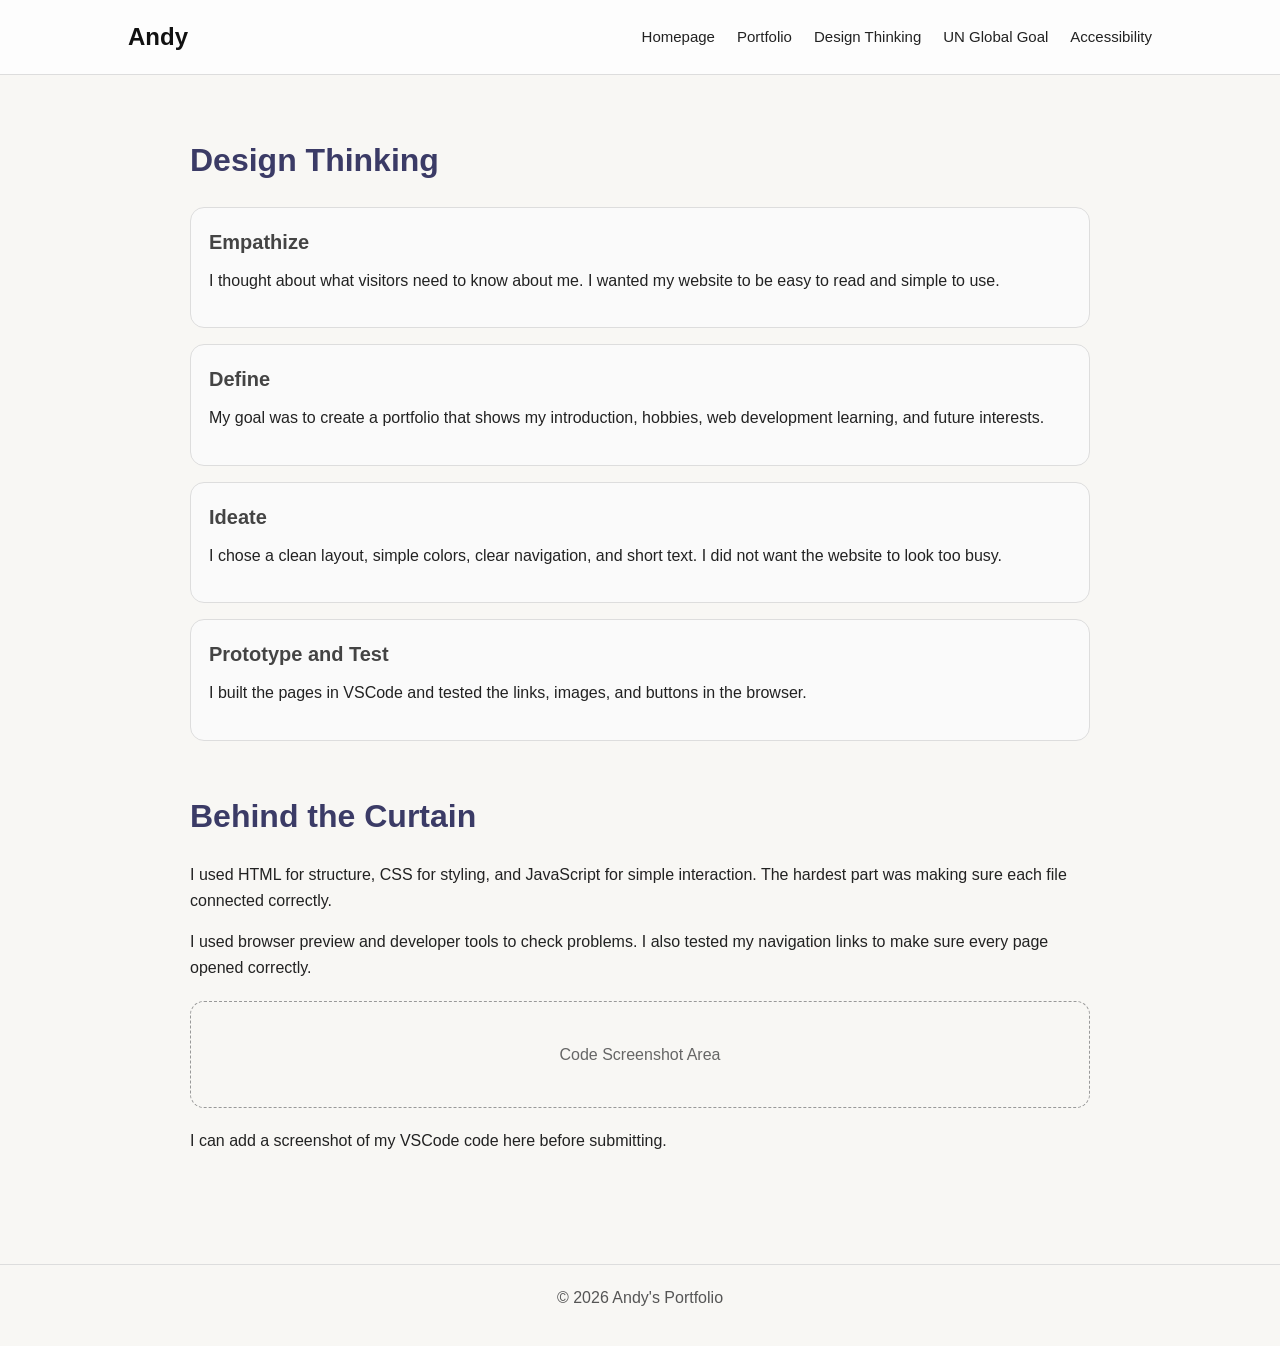
==== design.html @ c29c44b4 "11" ====
<!DOCTYPE html>
<html lang="en">
<head>
    <meta charset="UTF-8">
    <meta name="viewport" content="width=device-width, initial-scale=1.0">
    <title>Andy - Design Thinking</title>
    <link rel="stylesheet" href="styles/main.css">
</head>

<body>
    <header>
        <nav class="navbar">
            <h1>Andy</h1>

            <ul>
                <li><a href="index.html">Homepage</a></li>
                <li><a href="portfolio.html">Portfolio</a></li>
                <li><a href="design.html">Design Thinking</a></li>
                <li><a href="goal.html">UN Global Goal</a></li>
                <li><a href="accessibility.html">Accessibility</a></li>
            </ul>
        </nav>
    </header>

    <main class="page">
        <section class="content">
            <h2>Design Thinking</h2>

            <div class="simple-box">
                <h3>Empathize</h3>
                <p>
                    I thought about what visitors need to know about me. I wanted my website
                    to be easy to read and simple to use.
                </p>
            </div>

            <div class="simple-box">
                <h3>Define</h3>
                <p>
                    My goal was to create a portfolio that shows my introduction, hobbies,
                    web development learning, and future interests.
                </p>
            </div>

            <div class="simple-box">
                <h3>Ideate</h3>
                <p>
                    I chose a clean layout, simple colors, clear navigation, and short text.
                    I did not want the website to look too busy.
                </p>
            </div>

            <div class="simple-box">
                <h3>Prototype and Test</h3>
                <p>
                    I built the pages in VSCode and tested the links, images, and buttons
                    in the browser.
                </p>
            </div>
        </section>

        <section class="content">
            <h2>Behind the Curtain</h2>

            <p>
                I used HTML for structure, CSS for styling, and JavaScript for simple
                interaction. The hardest part was making sure each file connected correctly.
            </p>

            <p>
                I used browser preview and developer tools to check problems. I also tested
                my navigation links to make sure every page opened correctly.
            </p>

            <div class="screenshot-box">
                Code Screenshot Area
            </div>

            <p>
                I can add a screenshot of my VSCode code here before submitting.
            </p>
        </section>
    </main>

    <footer>
        <p>© 2026 Andy's Portfolio</p>
    </footer>

    <script src="scripts/main.js"></script>
</body>
</html>
---- styles/main.css ----
* {
    margin: 0;
    padding: 0;
    box-sizing: border-box;
}

body {
    font-family: Arial, Helvetica, sans-serif;
    background-color: white;
    color: #222222;
    line-height: 1.6;
}

.navbar {
    border-bottom: 1px solid #dddddd;
    padding: 18px 10%;
    display: flex;
    justify-content: space-between;
    align-items: center;
    background-color: white;
}

.navbar h1 {
    font-size: 24px;
    color: #111111;
}

.navbar ul {
    list-style: none;
    display: flex;
    gap: 22px;
}

.navbar a {
    color: #222222;
    text-decoration: none;
    font-size: 15px;
}

.navbar a:hover {
    color: #5555aa;
}

.page {
    padding: 60px 10%;
}

.content {
    max-width: 900px;
    margin: 0 auto 50px auto;
}

h2 {
    font-size: 32px;
    margin-bottom: 20px;
    color: #111111;
}

h3 {
    font-size: 20px;
    margin-bottom: 10px;
}

p {
    margin-bottom: 16px;
}

.contact a {
    color: #5555aa;
}

.portfolio-grid {
    display: flex;
    gap: 20px;
    flex-wrap: wrap;
}

.card {
    border: 1px solid #dddddd;
    border-radius: 14px;
    padding: 18px;
    width: 280px;
    background-color: #fafafa;
}

.card img {
    width: 100%;
    height: 190px;
    object-fit: cover;
    border-radius: 12px;
    margin-bottom: 12px;
}

.no-image-card {
    display: flex;
    flex-direction: column;
    justify-content: center;
}

.simple-box {
    border: 1px solid #dddddd;
    border-radius: 14px;
    padding: 18px;
    margin-bottom: 16px;
    background-color: #fafafa;
}

.screenshot-box {
    border: 1px dashed #999999;
    border-radius: 14px;
    padding: 40px;
    text-align: center;
    color: #666666;
    margin: 20px 0;
}

.circle-btn {
    border: 1px solid #222222;
    border-radius: 999px;
    padding: 10px 22px;
    background-color: #222222;
    color: white;
    cursor: pointer;
}

.circle-btn:hover {
    background-color: #5555aa;
    border-color: #5555aa;
}

.message {
    margin-top: 16px;
    font-weight: bold;
}

footer {
    border-top: 1px solid #dddddd;
    text-align: center;
    padding: 20px;
    color: #555555;
}

/* Dark mode */
.dark-mode {
    background-color: #111111;
    color: #eeeeee;
}

.dark-mode .navbar {
    background-color: #111111;
    border-bottom: 1px solid #444444;
}

.dark-mode .navbar h1,
.dark-mode .navbar a,
.dark-mode h2,
.dark-mode h3 {
    color: #eeeeee;
}

.dark-mode .card,
.dark-mode .simple-box {
    background-color: #1d1d1d;
    border-color: #444444;
}

.dark-mode footer {
    border-top: 1px solid #444444;
}

/* Responsive design */
@media (max-width: 800px) {
    .navbar {
        flex-direction: column;
        gap: 14px;
    }

    .navbar ul {
        flex-direction: column;
        text-align: center;
        gap: 10px;
    }

    .portfolio-grid {
        flex-direction: column;
    }

    .card {
        width: 100%;
    }
}
/* Extra simple color and hover effects */

body {
    background-color: #f8f7f4;
}

.navbar {
    background-color: #fdfdfd;
}

.navbar a {
    position: relative;
    transition: color 0.3s;
}

.navbar a::after {
    content: "";
    width: 0;
    height: 2px;
    background-color: #8b5cf6;
    position: absolute;
    left: 0;
    bottom: -5px;
    transition: width 0.3s;
}

.navbar a:hover {
    color: #8b5cf6;
}

.navbar a:hover::after {
    width: 100%;
}

.card,
.simple-box {
    transition: transform 0.3s, box-shadow 0.3s, border-color 0.3s;
}

.card:hover,
.simple-box:hover {
    transform: translateY(-6px);
    box-shadow: 0 10px 20px rgba(0, 0, 0, 0.12);
    border-color: #8b5cf6;
}

.card img {
    transition: transform 0.3s;
}

.card:hover img {
    transform: scale(1.04);
}

.circle-btn {
    transition: transform 0.3s, background-color 0.3s;
}

.circle-btn:hover {
    transform: scale(1.06);
    background-color: #8b5cf6;
    border-color: #8b5cf6;
}

h2 {
    color: #3b3b66;
}

h3 {
    color: #444444;
}

.card:nth-child(1) {
    background-color: #f4f0ff;
}

.card:nth-child(2) {
    background-color: #eef8ff;
}

.card:nth-child(3) {
    background-color: #fff7ed;
}
.profile-photo {
    width: 220px;
    height: 220px;
    object-fit: cover;
    border-radius: 999px;
    border: 3px solid #8b5cf6;
    display: block;
    margin: 20px 0;
    transition: transform 0.3s, box-shadow 0.3s;
}

.profile-photo:hover {
    transform: scale(1.04);
    box-shadow: 0 8px 18px rgba(0, 0, 0, 0.15);
}
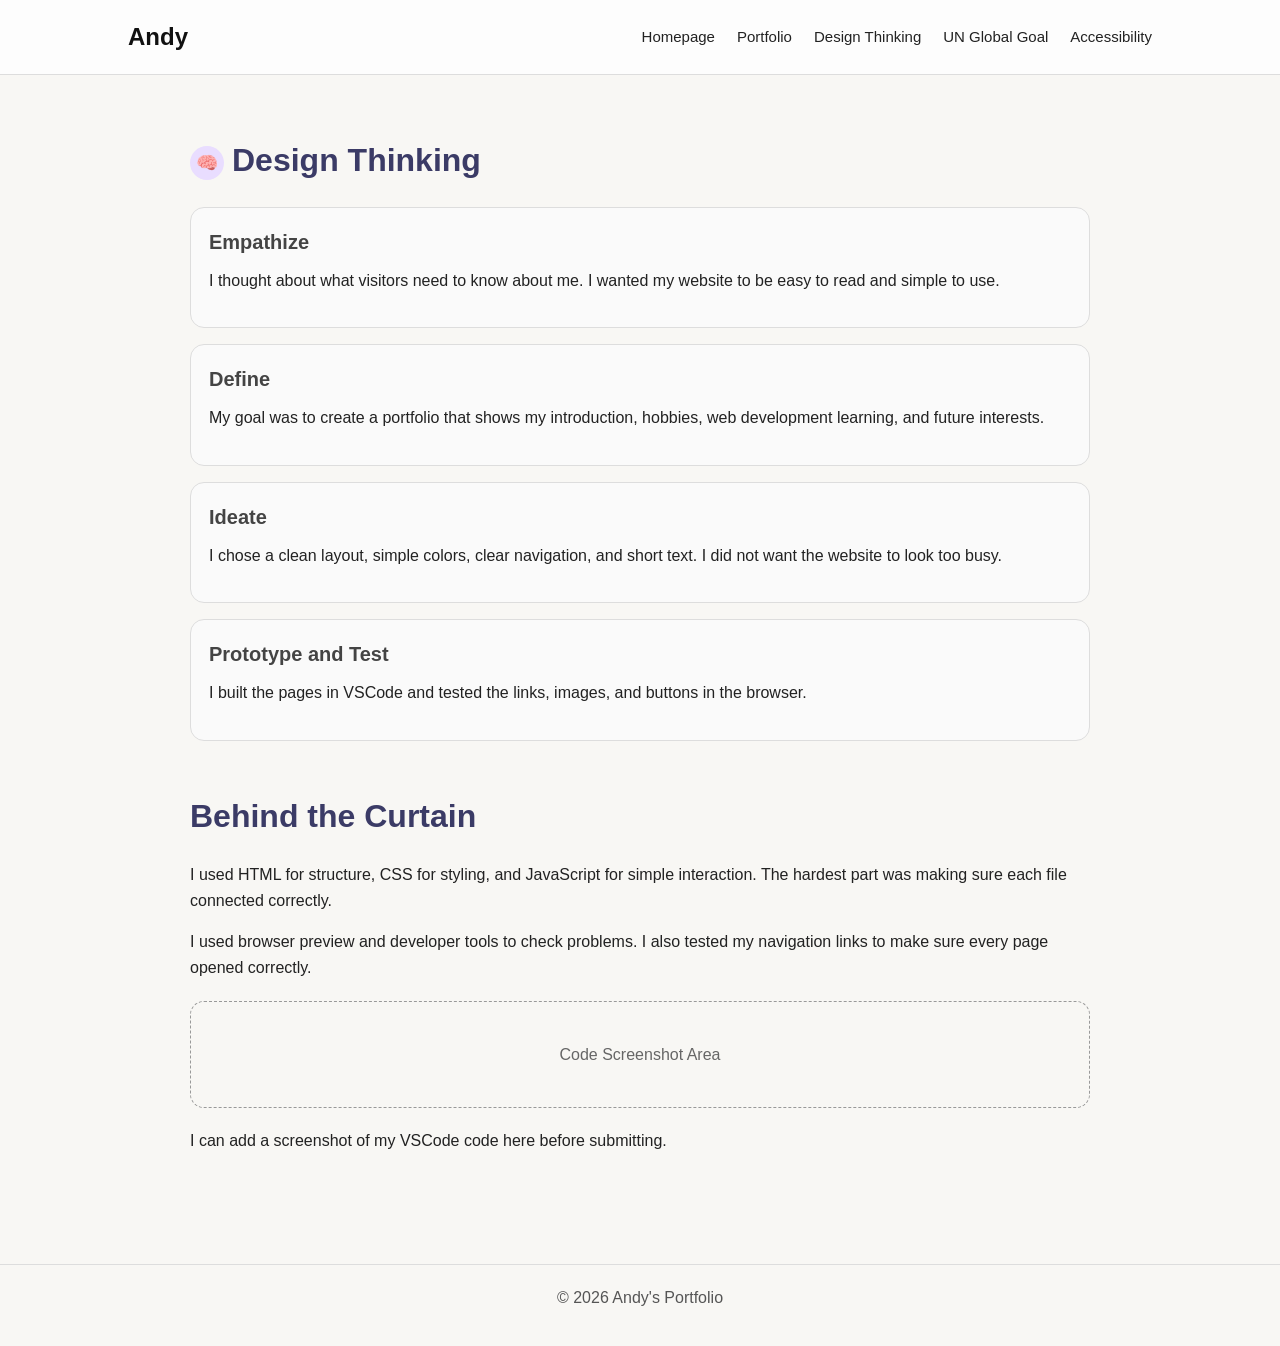
==== commit 6696c3d2: "11" ====
--- a/design.html
+++ b/design.html
@@ -24,7 +24,7 @@
 
     <main class="page">
         <section class="content">
-            <h2>Design Thinking</h2>
+            <h2><span class="icon" aria-hidden="true">🧠</span>Design Thinking</h2>
 
             <div class="simple-box">
                 <h3>Empathize</h3>
--- a/styles/main.css
+++ b/styles/main.css
@@ -286,4 +286,82 @@
 .profile-photo:hover {
     transform: scale(1.04);
     box-shadow: 0 8px 18px rgba(0, 0, 0, 0.15);
+}
+.goal-card {
+    display: flex;
+    gap: 24px;
+    align-items: center;
+    border: 1px solid #dddddd;
+    border-radius: 14px;
+    padding: 18px;
+    margin-bottom: 20px;
+    background-color: #f4f8f2;
+    transition: transform 0.3s, box-shadow 0.3s;
+}
+
+.goal-card:hover {
+    transform: translateY(-5px);
+    box-shadow: 0 10px 20px rgba(0, 0, 0, 0.12);
+}
+
+.goal-card img {
+    width: 260px;
+    height: 180px;
+    object-fit: cover;
+    border-radius: 12px;
+}
+
+.goal-list {
+    margin-left: 22px;
+}
+
+.goal-list li {
+    margin-bottom: 10px;
+}
+
+@media (max-width: 800px) {
+    .goal-card {
+        flex-direction: column;
+        align-items: flex-start;
+    }
+
+    .goal-card img {
+        width: 100%;
+        height: 220px;
+    }
+}
+.icon {
+    display: inline-flex;
+    align-items: center;
+    justify-content: center;
+    width: 34px;
+    height: 34px;
+    border-radius: 50%;
+    background-color: #e9ddff;
+    margin-right: 8px;
+    font-size: 18px;
+    vertical-align: middle;
+}
+
+.small-icon {
+    display: inline-block;
+    margin-right: 6px;
+}
+
+.icon-list {
+    list-style: none;
+    margin-top: 16px;
+}
+
+.icon-list li {
+    margin-bottom: 12px;
+    padding: 10px 14px;
+    border-radius: 12px;
+    background-color: #f7f3ff;
+    transition: transform 0.3s, background-color 0.3s;
+}
+
+.icon-list li:hover {
+    transform: translateX(6px);
+    background-color: #eee7ff;
 }
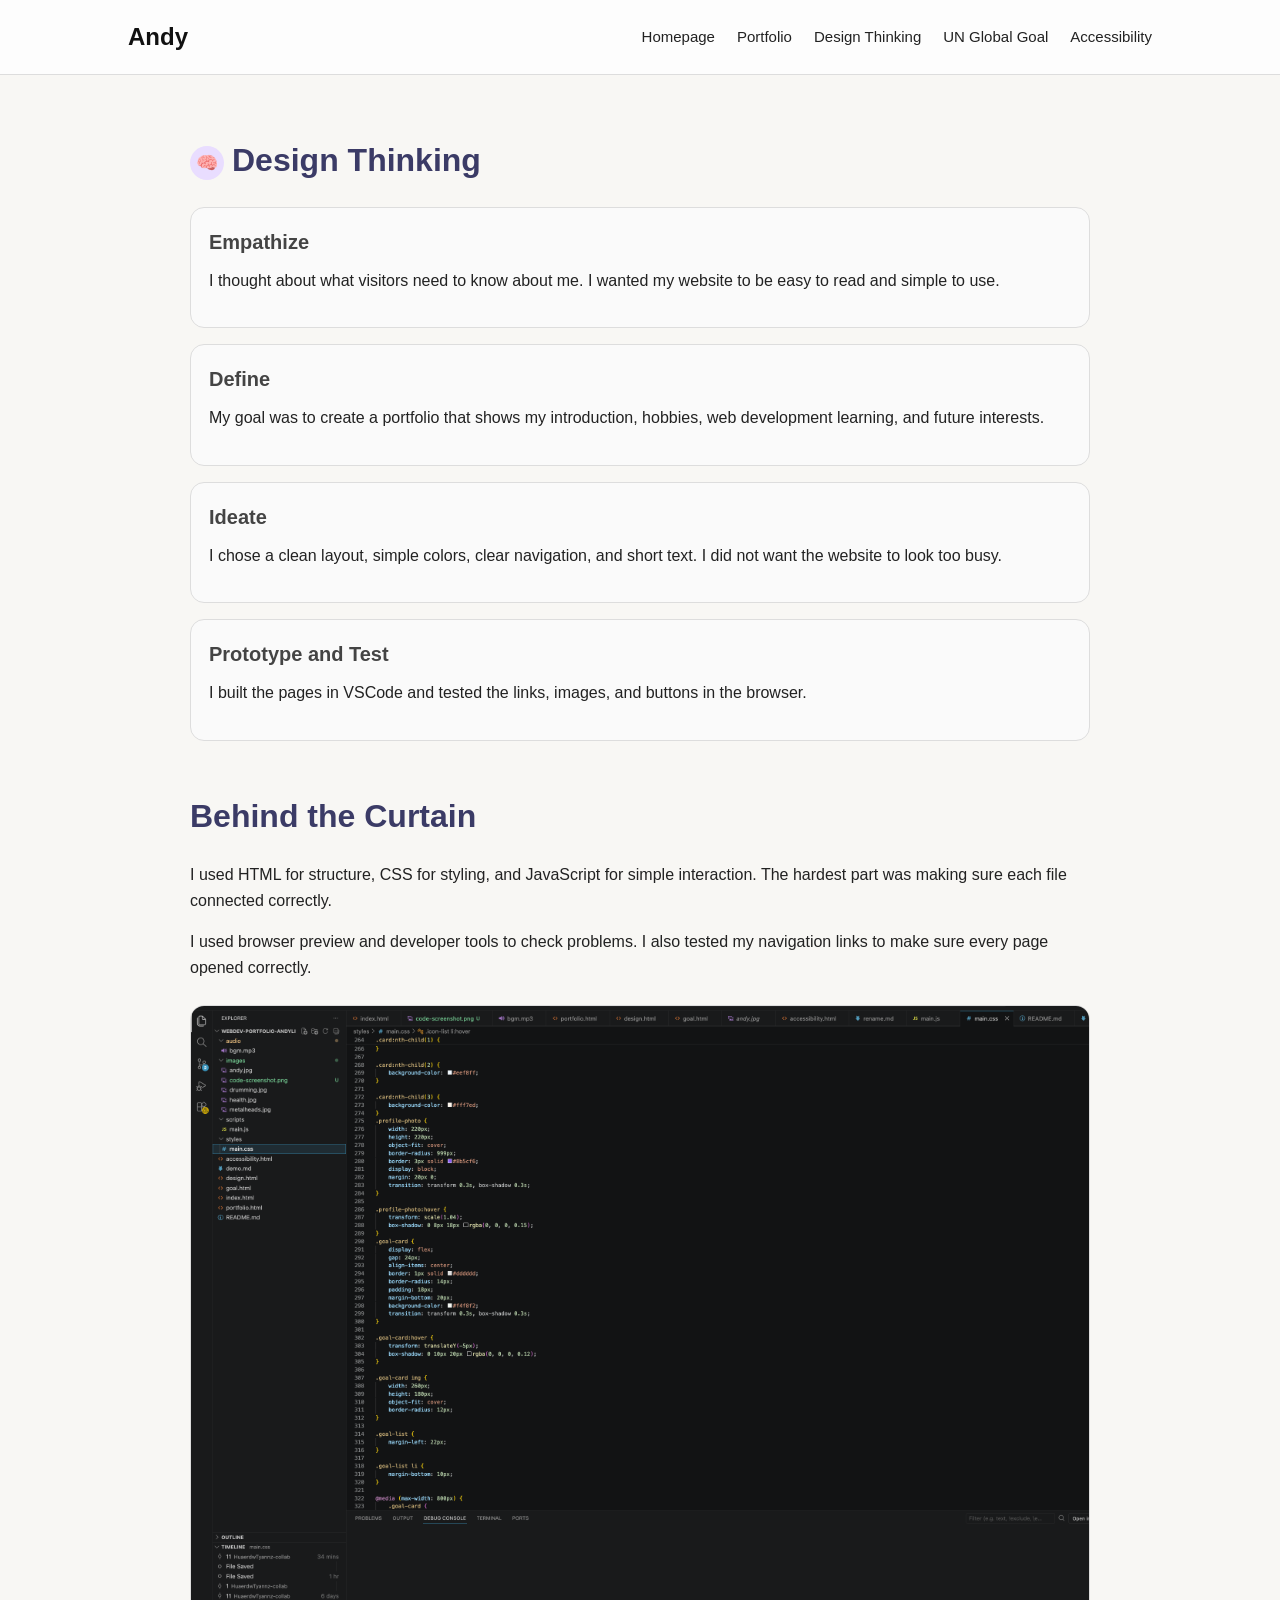
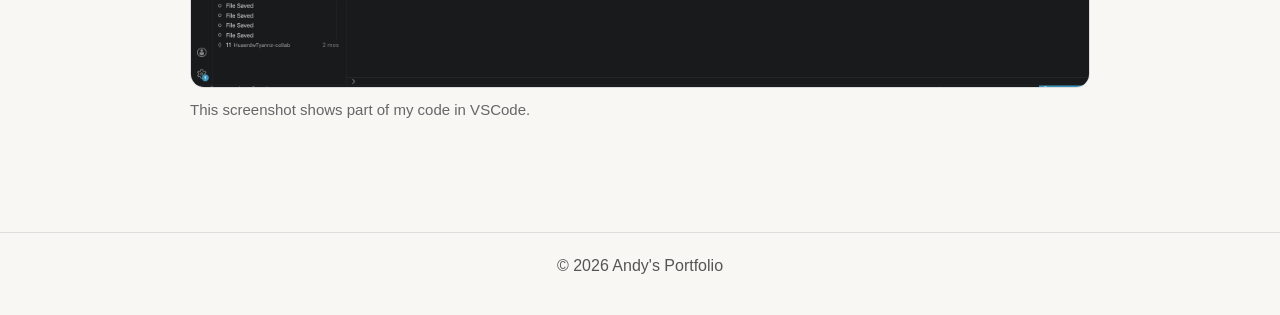
==== commit d54877f2: "1" ====
--- a/design.html
+++ b/design.html
@@ -72,13 +72,12 @@
                 my navigation links to make sure every page opened correctly.
             </p>
 
-            <div class="screenshot-box">
-                Code Screenshot Area
-            </div>
-
-            <p>
-                I can add a screenshot of my VSCode code here before submitting.
-            </p>
+            <figure class="code-screenshot-box">
+    <img src="images/code-screenshot.png" alt="Screenshot of my website code in VSCode">
+    <figcaption>
+        This screenshot shows part of my code in VSCode.
+    </figcaption>
+</figure>
         </section>
     </main>
 
--- a/styles/main.css
+++ b/styles/main.css
@@ -364,4 +364,21 @@
 .icon-list li:hover {
     transform: translateX(6px);
     background-color: #eee7ff;
+}
+.code-screenshot-box {
+    margin: 24px 0;
+}
+
+.code-screenshot-box img {
+    width: 100%;
+    max-width: 900px;
+    border-radius: 14px;
+    border: 1px solid #dddddd;
+    display: block;
+}
+
+.code-screenshot-box figcaption {
+    margin-top: 10px;
+    color: #666666;
+    font-size: 15px;
 }
